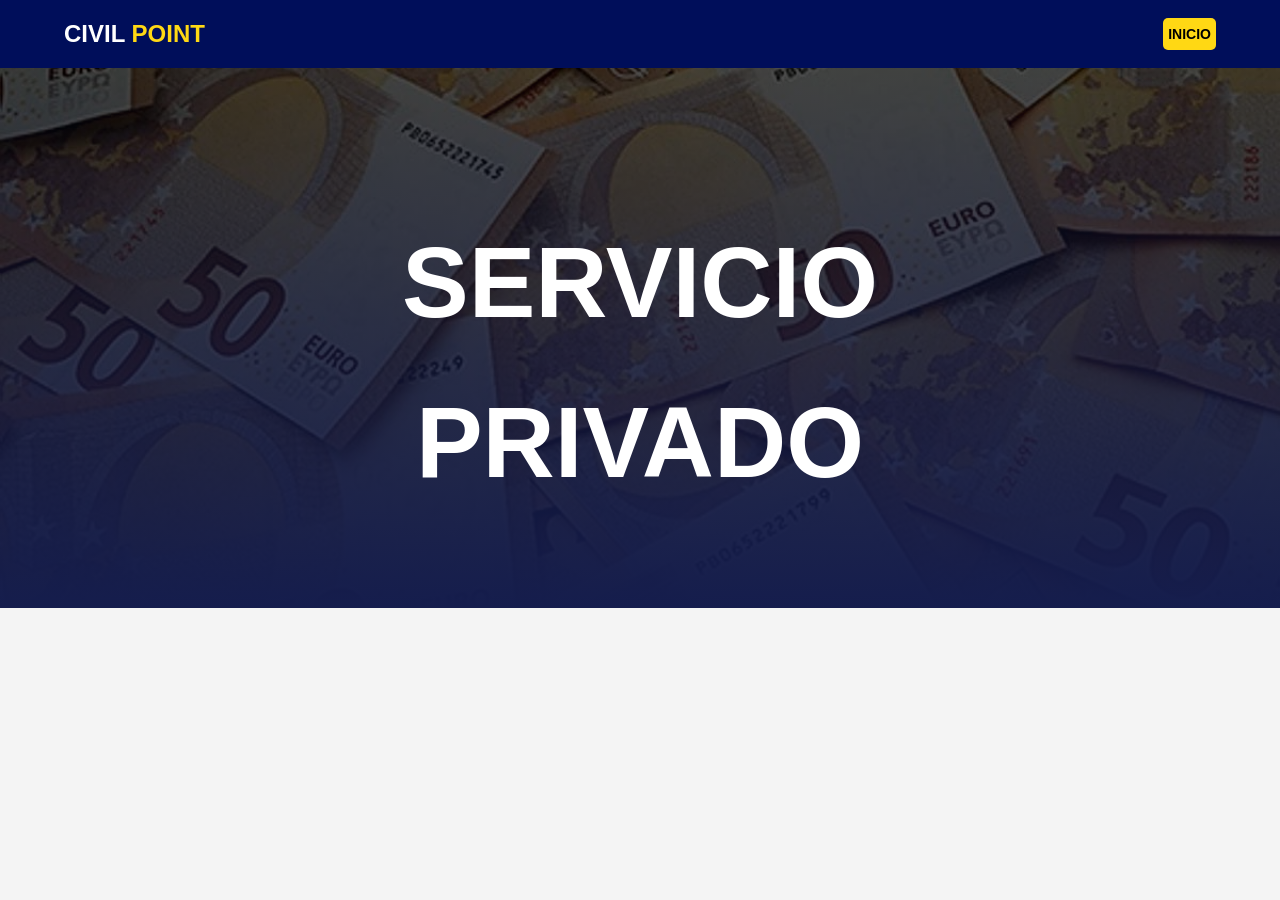
==== tienda/tienda.html @ 3adefa2d "base 1.7" ====
<!DOCTYPE html>
<html lang="en">
<head>
    <meta charset="UTF-8">
    <meta name="viewport" content="width=device-width, initial-scale=1.0">
    <title>Servicio Privado</title>
    <link rel="stylesheet" href="tienda.css">
</head>
<body>
    <nav class="menu-superior">
        <div class="nombre-web">CIVIL <span> POINT</span></div>
        <ul class="enlaces-nav">
            <li><a href="../index.html" class="boton">Inicio</a></li>
        </ul>
    </nav>

    <header id="inicio" class="portada">
        <div class="contenido-portada">
            <h1>SERVICIO PRIVADO</h1>
        </div>
    </header>

    <section>
        <div></div>
    </section>
</body>
</html>
---- tienda/tienda.css ----
body {
    font-family: "Arial", sans-serif;
    line-height: 1.6;
    color: #333;
    background: #f4f4f4;
    margin: 0;
}

.menu-superior {
    background: #000e5a;
    color: #ffffff;
    display: flex;
    justify-content: space-between;
    align-items: center;
    padding: 15px 5%;
    position: sticky;
    top: 0;
    z-index: 10;
}

.nombre-web {
    font-size: 24px;
    font-weight: bold;
}

.enlaces-nav {
    display: flex;
    list-style: none;
    margin: 0;
}

.boton{
  color: #ffd814;
  background-color: #ffd814;
  padding: 5px;
  border-radius: 5px;
  font-weight: bolder;
}

.portada {
    height: 60vh;
    background: linear-gradient(rgba(0, 0, 0, 0.7), #151d4d), url("billetes.webp");
    background-size: cover;
    background-position: center;
    display: flex;
    align-items: center;
    justify-content: center;
    color: #fff;
    text-align: center;
}

.contenido-portada {
    max-width: 800px;
}

























.bloque-info {
  margin: 0 30px;
}

.contenedor {
    width: 90%;
    max-width: 1200px;
    margin: 0 auto;
    padding: 40px 0;
    border-radius: 30px;
}

.cuadro{
  background-color: #e2e2e2;
}

.centro {
  display: flex;
  justify-content: center;
}

.nombre-web span {
    color: #ffd814;
}

.enlaces-nav li a {
    color: #000000;
    text-decoration: none;
    margin-left: 10px;
    font-size: 14px;
    text-transform: uppercase;
    display: inline-block;
    transition: 0.3s; 
}

.enlaces-nav li a:hover {
    background-color: #ff8800;
    transform: scale(1.2);
}

.portada h1 {
    font-size: 100px;
    margin-bottom: 20px;
}

.enlaces {
  background-color: green;
  display: flex;
  justify-content: center;
  align-items: center;
}

.boton-accion {
    background: #ffd814;
    color: #000;
    padding: 12px 25px;
    text-decoration: none;
    border-radius: 5px;
    font-weight: bold;
    transition: 0.3s;
    display: inline-block; 
    margin: 10px;
    display: flex;
    justify-content: center;
    width: 900px;
    border: 0px;
}

.boton-accion:hover {
    background-color: #ff8800;
    transform: scale(1.1);
}

.seccion-padding {
    padding: 20px 0;
}

.fondo-oscuro {
    background: #151d4d;
    color: #fff;
}

h2 {
    font-size: 32px;
    text-align: center;
    margin-bottom: 20px;
}

.separador {
    width: 50px;
    height: 5px;
    background: #ffd814;
    border: none;
    margin: 0 auto 30px;
}

.caja-tabla {
    background: #00000075;
    padding: 20px;
    border-radius: 10px;
    overflow-x: auto;
}

.tabla-datos {
    width: 100%;
    border-collapse: collapse;
}

.tabla-datos th, .tabla-datos td {
    padding: 15px;
    text-align: left;
    border-bottom: 1px solid #444;
}

.tabla-datos th {
    color: #ffd814;
}

.etiqueta-estado {
    padding: 4px 8px;
    border-radius: 4px;
    font-size: 12px;
    font-weight: bold;
}

.conectado { background: #27ae60; color: white; }

.desconectado { background: #7f8c8d; color: white; }

.error-critico {
    background: #e73c3c;
    color: white;
    animation: parpadeo 1s infinite;
}

.rejilla-stats {
    display: grid;
    grid-template-columns: repeat(auto-fit, minmax(250px, 1fr));
    gap: 20px;
}

.tarjeta-stat {
    background: #fff;
    padding: 20px;
    border-radius: 8px;
    box-shadow: 0 4px 6px rgba(0,0,0,0.1);
    text-align: center;
}

.tarjeta-stat img {
    width: 100%;
    max-width: 300px;
    border-radius: 5px;
    margin-top: 10px;
}

.rejilla-texto {
    display: grid;
}

@keyframes parpadeo {
    0%, 100% { opacity: 1; }
    50% { opacity: 0.5; }
}
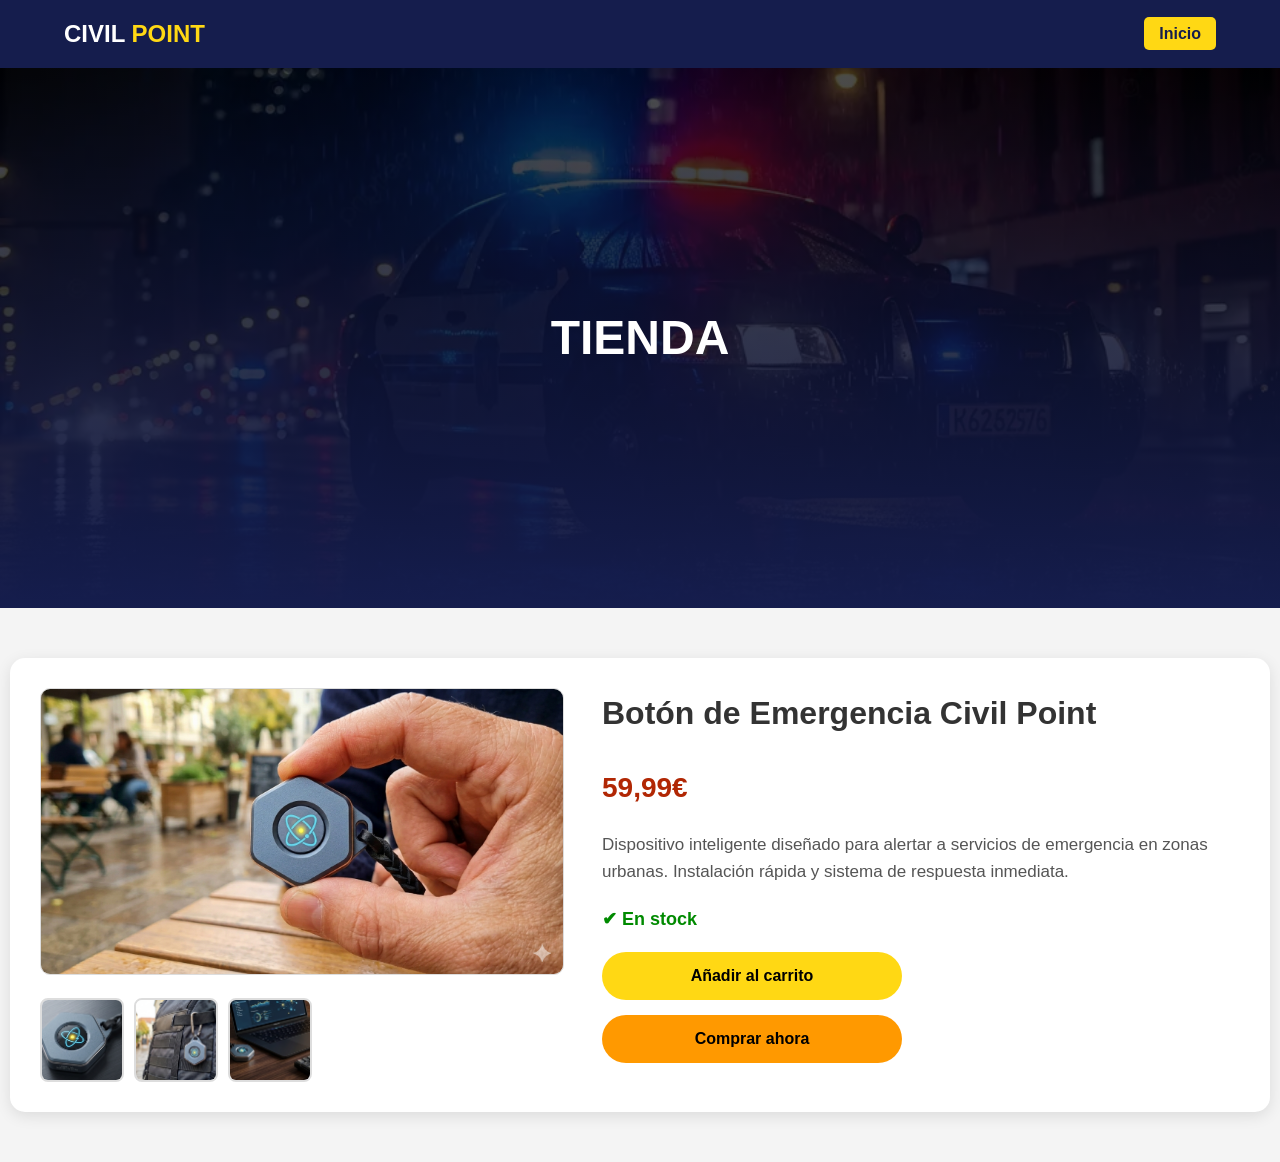
==== commit 822a892a: "base 1.9" ====
--- a/tienda/tienda.html
+++ b/tienda/tienda.html
@@ -1,27 +1,59 @@
 <!DOCTYPE html>
-<html lang="en">
-<head>
-    <meta charset="UTF-8">
-    <meta name="viewport" content="width=device-width, initial-scale=1.0">
-    <title>Servicio Privado</title>
-    <link rel="stylesheet" href="tienda.css">
-</head>
-<body>
+<html lang="es">
+  <head>
+    <meta charset="UTF-8" />
+    <meta name="viewport" content="width=device-width, initial-scale=1.0" />
+    <title>Civil Point - Servicio Privado</title>
+    <link rel="stylesheet" href="tienda.css" />
+  </head>
+  <body>
     <nav class="menu-superior">
-        <div class="nombre-web">CIVIL <span> POINT</span></div>
-        <ul class="enlaces-nav">
-            <li><a href="../index.html" class="boton">Inicio</a></li>
-        </ul>
+      <div class="nombre-web">CIVIL <span> POINT</span></div>
+      <ul class="enlaces-nav">
+        <li><a href="../index.html" class="boton-nav">Inicio</a></li>
+      </ul>
     </nav>
 
     <header id="inicio" class="portada">
-        <div class="contenido-portada">
-            <h1>SERVICIO PRIVADO</h1>
-        </div>
+      <div class="contenido-portada">
+        <h1>TIENDA</h1>
+      </div>
     </header>
 
-    <section>
-        <div></div>
+    <section class="seccion-producto">
+      <div class="producto-container">
+        <div class="imagenes">
+          <img id="imgPrincipal" src="../images/boton-mano.png" alt="Producto Principal" />
+
+          <div class="miniaturas">
+            <img src="mesa.png" alt="Vista mesa" onclick="cambiarImg(this)" />
+            <img src="mochila.png" alt="Vista mochila" onclick="cambiarImg(this)" />
+            <img src="ordenador.png" alt="Vista ordenador" onclick="cambiarImg(this)" />
+          </div>
+        </div>
+
+        <div class="info-producto">
+          <h1>Botón de Emergencia Civil Point</h1>
+          <p class="precio">59,99€</p>
+          <p class="descripcion">
+            Dispositivo inteligente diseñado para alertar a servicios de
+            emergencia en zonas urbanas. Instalación rápida y sistema de
+            respuesta inmediata.
+          </p>
+          <p class="stock">✔ En stock</p>
+
+          <div class="acciones">
+            <button class="btn-comprar">Añadir al carrito</button>
+            <button class="btn-comprar ahora">Comprar ahora</button>
+          </div>
+        </div>
+      </div>
     </section>
-</body>
+
+    <script>
+      function cambiarImg(img) {
+        document.getElementById("imgPrincipal").src = img.src;
+      }
+    </script>
+  </body>
 </html>
--- a/tienda/tienda.css
+++ b/tienda/tienda.css
@@ -1,21 +1,25 @@
+/* Configuración General */
 body {
     font-family: "Arial", sans-serif;
     line-height: 1.6;
     color: #333;
     background: #f4f4f4;
     margin: 0;
+    /* Eliminado el overflow: hidden para permitir el scroll */
+    overflow-x: hidden; 
 }
 
+/* NAVBAR */
 .menu-superior {
-    background: #000e5a;
-    color: #ffffff;
+    background: #151d4d;
+    color: #fff;
     display: flex;
     justify-content: space-between;
     align-items: center;
     padding: 15px 5%;
     position: sticky;
     top: 0;
-    z-index: 10;
+    z-index: 4001;
 }
 
 .nombre-web {
@@ -23,23 +27,39 @@
     font-weight: bold;
 }
 
+.nombre-web span {
+    color: #ffd814;
+}
+
 .enlaces-nav {
     display: flex;
     list-style: none;
     margin: 0;
+    padding: 0;
 }
 
-.boton{
-  color: #ffd814;
-  background-color: #ffd814;
-  padding: 5px;
-  border-radius: 5px;
-  font-weight: bolder;
+.enlaces-nav a {
+    color: #151d4d;
+    text-decoration: none;
+    font-weight: bolder;
+    background-color: #ffd814;
+    border-radius: 5px;
+    padding: 8px 15px;
+    transition: 0.3s;
 }
 
+.enlaces-nav li:hover {
+    transform: scale(1.1);
+}
+
+.enlaces-nav a:hover {
+    background-color: #ff8800;
+}
+
+/* PORTADA */
 .portada {
     height: 60vh;
-    background: linear-gradient(rgba(0, 0, 0, 0.7), #151d4d), url("billetes.webp");
+    background: linear-gradient(rgba(0, 0, 0, 0.7), #151d4d), url("poli.webp");
     background-size: cover;
     background-position: center;
     display: flex;
@@ -49,195 +69,127 @@
     text-align: center;
 }
 
-.contenido-portada {
-    max-width: 800px;
+.contenido-portada h1 {
+    font-size: 3rem;
+    margin: 0;
 }
 
-
-
-
-
-
-
-
-
-
-
-
-
-
-
-
-
-
-
-
-
-
-
-
-
-.bloque-info {
-  margin: 0 30px;
+/* CONTENEDOR PRODUCTO */
+.seccion-producto {
+    padding: 50px 0;
 }
 
-.contenedor {
-    width: 90%;
+.producto-container {
+    display: flex;
     max-width: 1200px;
     margin: 0 auto;
-    padding: 40px 0;
-    border-radius: 30px;
+    padding: 30px;
+    gap: 40px;
+    background: #fff;
+    border-radius: 15px;
+    box-shadow: 0 4px 15px rgba(0,0,0,0.1);
 }
 
-.cuadro{
-  background-color: #e2e2e2;
+/* IMÁGENES */
+.imagenes {
+    width: 45%;
 }
 
-.centro {
-  display: flex;
-  justify-content: center;
+#imgPrincipal {
+    width: 100%;
+    height: auto;
+    border: 1px solid #ddd;
+    border-radius: 10px;
+    object-fit: cover;
 }
 
-.nombre-web span {
-    color: #ffd814;
+.miniaturas {
+    display: flex;
+    gap: 10px;
+    margin-top: 15px;
 }
 
-.enlaces-nav li a {
-    color: #000000;
-    text-decoration: none;
-    margin-left: 10px;
-    font-size: 14px;
-    text-transform: uppercase;
-    display: inline-block;
-    transition: 0.3s; 
+.miniaturas img {
+    width: 80px;
+    height: 80px;
+    cursor: pointer;
+    border: 2px solid #ddd;
+    border-radius: 8px;
+    object-fit: cover;
+    transition: 0.2s;
 }
 
-.enlaces-nav li a:hover {
-    background-color: #ff8800;
-    transform: scale(1.2);
+.miniaturas img:hover {
+    border: 2px solid #ffd814;
 }
 
-.portada h1 {
-    font-size: 100px;
-    margin-bottom: 20px;
+/* INFO PRODUCTO */
+.info-producto {
+    width: 55%;
 }
 
-.enlaces {
-  background-color: green;
-  display: flex;
-  justify-content: center;
-  align-items: center;
+.info-producto h1 {
+    font-size: 32px;
+    margin-top: 0;
 }
 
-.boton-accion {
-    background: #ffd814;
-    color: #000;
-    padding: 12px 25px;
-    text-decoration: none;
-    border-radius: 5px;
+.precio {
+    font-size: 28px;
+    color: #b12704;
     font-weight: bold;
-    transition: 0.3s;
-    display: inline-block; 
-    margin: 10px;
-    display: flex;
-    justify-content: center;
-    width: 900px;
-    border: 0px;
+    margin: 10px 0;
 }
 
-.boton-accion:hover {
-    background-color: #ff8800;
-    transform: scale(1.1);
+.descripcion {
+    margin: 20px 0;
+    font-size: 17px;
+    color: #555;
 }
 
-.seccion-padding {
-    padding: 20px 0;
+.stock {
+    color: #008a00;
+    font-weight: bold;
+    font-size: 18px;
 }
 
-.fondo-oscuro {
-    background: #151d4d;
-    color: #fff;
+/* BOTONES */
+.btn-comprar {
+    display: block;
+    width: 100%;
+    max-width: 300px;
+    padding: 15px;
+    margin: 15px 0;
+    border: none;
+    border-radius: 25px;
+    background-color: #ffd814;
+    cursor: pointer;
+    font-weight: bold;
+    font-size: 16px;
+    transition: 0.2s;
 }
 
-h2 {
-    font-size: 32px;
-    text-align: center;
-    margin-bottom: 20px;
+.btn-comprar:hover {
+    background-color: #f7ca00;
 }
 
-.separador {
-    width: 50px;
-    height: 5px;
-    background: #ffd814;
-    border: none;
-    margin: 0 auto 30px;
+.ahora {
+    background-color: #ff9900;
 }
 
-.caja-tabla {
-    background: #00000075;
-    padding: 20px;
-    border-radius: 10px;
-    overflow-x: auto;
+.ahora:hover {
+    background-color: #e68a00;
 }
 
-.tabla-datos {
-    width: 100%;
-    border-collapse: collapse;
-}
-
-.tabla-datos th, .tabla-datos td {
-    padding: 15px;
-    text-align: left;
-    border-bottom: 1px solid #444;
-}
-
-.tabla-datos th {
-    color: #ffd814;
-}
-
-.etiqueta-estado {
-    padding: 4px 8px;
-    border-radius: 4px;
-    font-size: 12px;
-    font-weight: bold;
-}
-
-.conectado { background: #27ae60; color: white; }
-
-.desconectado { background: #7f8c8d; color: white; }
-
-.error-critico {
-    background: #e73c3c;
-    color: white;
-    animation: parpadeo 1s infinite;
-}
-
-.rejilla-stats {
-    display: grid;
-    grid-template-columns: repeat(auto-fit, minmax(250px, 1fr));
-    gap: 20px;
-}
-
-.tarjeta-stat {
-    background: #fff;
-    padding: 20px;
-    border-radius: 8px;
-    box-shadow: 0 4px 6px rgba(0,0,0,0.1);
-    text-align: center;
-}
-
-.tarjeta-stat img {
-    width: 100%;
-    max-width: 300px;
-    border-radius: 5px;
-    margin-top: 10px;
-}
-
-.rejilla-texto {
-    display: grid;
-}
-
-@keyframes parpadeo {
-    0%, 100% { opacity: 1; }
-    50% { opacity: 0.5; }
+/* RESPONSIVE (Móviles) */
+@media (max-width: 768px) {
+    .producto-container {
+        flex-direction: column;
+        padding: 15px;
+    }
+    .imagenes, .info-producto {
+        width: 100%;
+    }
+    .portada {
+        height: 40vh;
+    }
 }
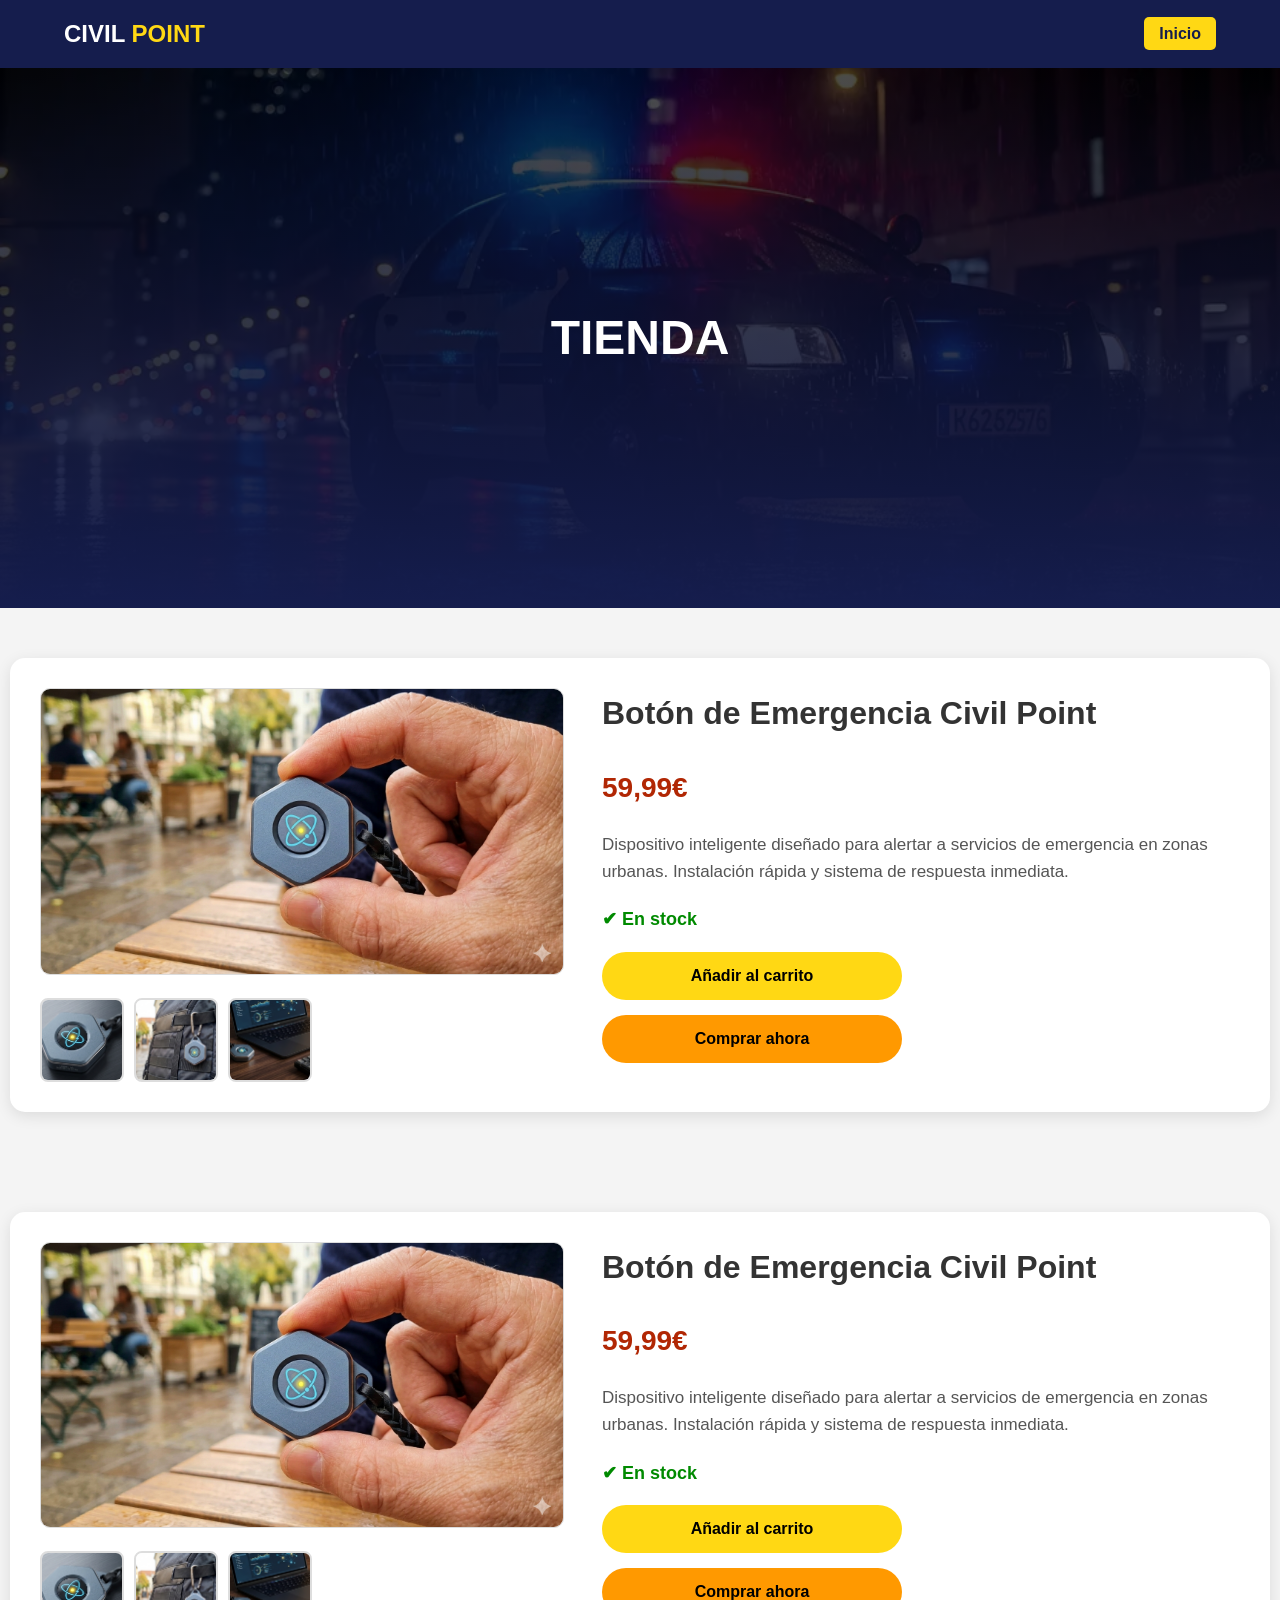
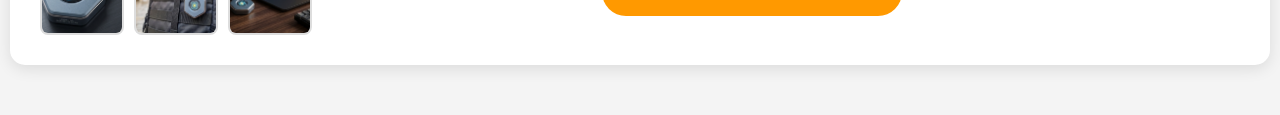
==== commit bf033e51: "base 2.0" ====
--- a/tienda/tienda.html
+++ b/tienda/tienda.html
@@ -50,6 +50,36 @@
       </div>
     </section>
 
+    <section class="seccion-producto">
+      <div class="producto-container">
+        <div class="imagenes">
+          <img id="imgPrincipal" src="../images/boton-mano.png" alt="Producto Principal" />
+
+          <div class="miniaturas">
+            <img src="mesa.png" alt="Vista mesa" onclick="cambiarImg(this)" />
+            <img src="mochila.png" alt="Vista mochila" onclick="cambiarImg(this)" />
+            <img src="ordenador.png" alt="Vista ordenador" onclick="cambiarImg(this)" />
+          </div>
+        </div>
+
+        <div class="info-producto">
+          <h1>Botón de Emergencia Civil Point</h1>
+          <p class="precio">59,99€</p>
+          <p class="descripcion">
+            Dispositivo inteligente diseñado para alertar a servicios de
+            emergencia en zonas urbanas. Instalación rápida y sistema de
+            respuesta inmediata.
+          </p>
+          <p class="stock">✔ En stock</p>
+
+          <div class="acciones">
+            <button class="btn-comprar">Añadir al carrito</button>
+            <button class="btn-comprar ahora">Comprar ahora</button>
+          </div>
+        </div>
+      </div>
+    </section>
+
     <script>
       function cambiarImg(img) {
         document.getElementById("imgPrincipal").src = img.src;
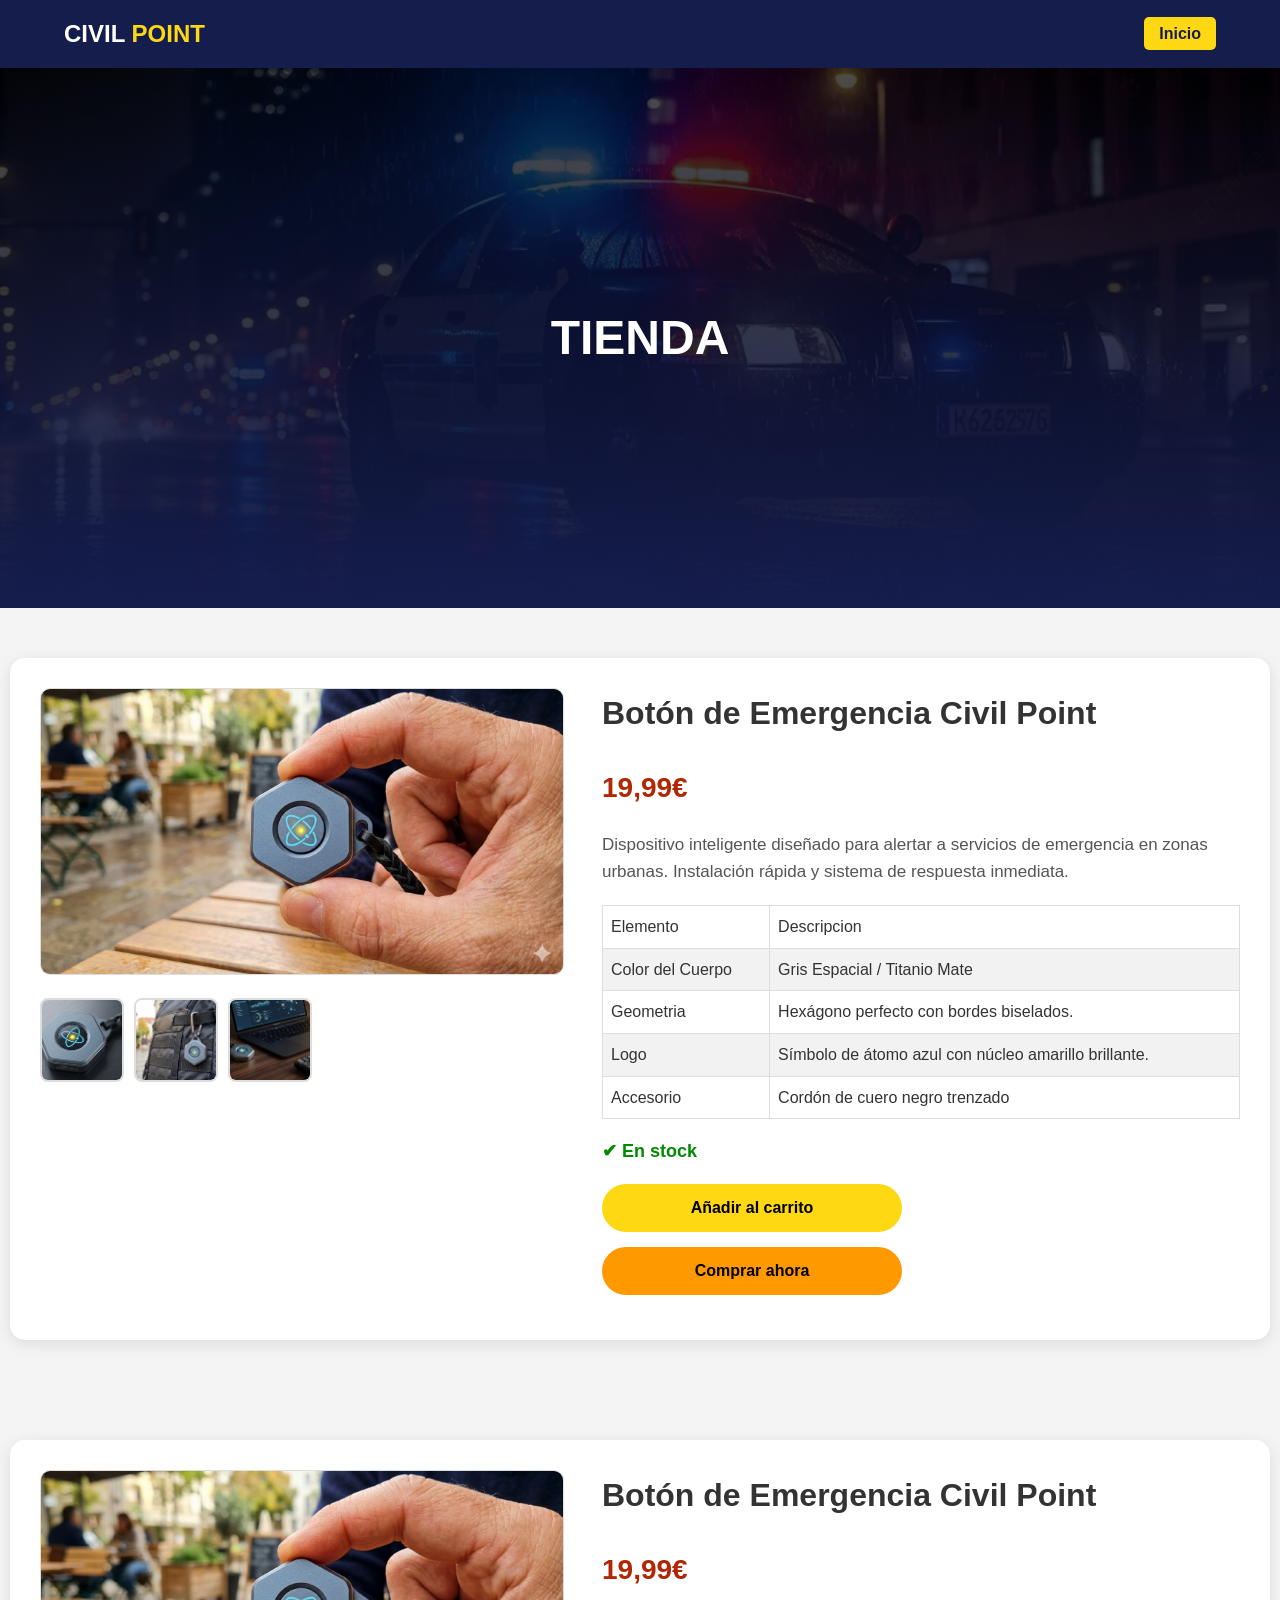
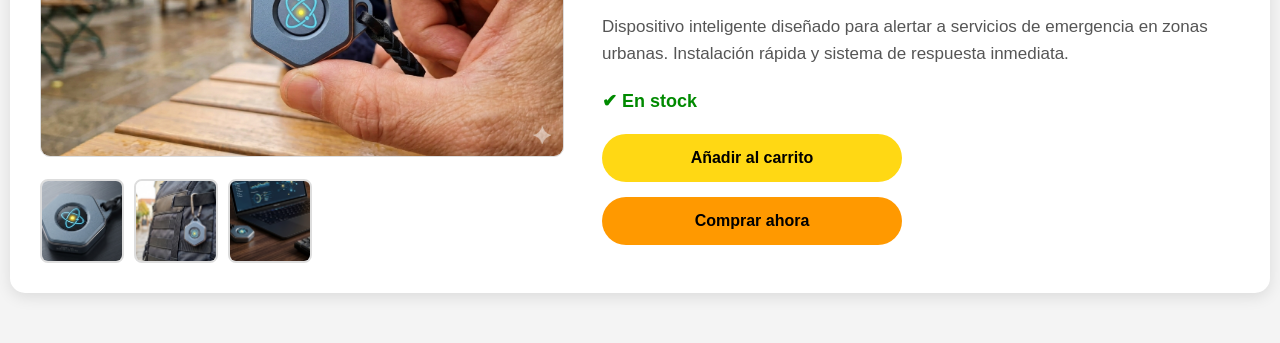
==== commit a66031c7: "base 2.1" ====
--- a/tienda/tienda.html
+++ b/tienda/tienda.html
@@ -1,4 +1,4 @@
-<!DOCTYPE html>
+<!doctype html>
 <html lang="es">
   <head>
     <meta charset="UTF-8" />
@@ -23,23 +23,57 @@
     <section class="seccion-producto">
       <div class="producto-container">
         <div class="imagenes">
-          <img id="imgPrincipal" src="../images/boton-mano.png" alt="Producto Principal" />
+          <img
+            id="imgPrincipal"
+            src="../images/boton-mano.png"
+            alt="Producto Principal"
+          />
 
           <div class="miniaturas">
             <img src="mesa.png" alt="Vista mesa" onclick="cambiarImg(this)" />
-            <img src="mochila.png" alt="Vista mochila" onclick="cambiarImg(this)" />
-            <img src="ordenador.png" alt="Vista ordenador" onclick="cambiarImg(this)" />
+            <img
+              src="mochila.png"
+              alt="Vista mochila"
+              onclick="cambiarImg(this)"
+            />
+            <img
+              src="ordenador.png"
+              alt="Vista ordenador"
+              onclick="cambiarImg(this)"
+            />
           </div>
         </div>
 
         <div class="info-producto">
           <h1>Botón de Emergencia Civil Point</h1>
-          <p class="precio">59,99€</p>
+          <p class="precio">19,99€</p>
           <p class="descripcion">
             Dispositivo inteligente diseñado para alertar a servicios de
             emergencia en zonas urbanas. Instalación rápida y sistema de
             respuesta inmediata.
           </p>
+          <table border="1">
+            <tr>
+              <td>Elemento</td>
+              <td>Descripcion</td>
+            </tr>
+            <tr>
+              <td>Color del Cuerpo</td>
+              <td>Gris Espacial / Titanio Mate</td>
+            </tr>
+            <tr>
+              <td>Geometria</td>
+              <td>Hexágono perfecto con bordes biselados.</td>
+            </tr>
+            <tr>
+              <td>Logo</td>
+              <td>Símbolo de átomo azul con núcleo amarillo brillante.</td>
+            </tr>
+            <tr>
+              <td>Accesorio</td>
+              <td>Cordón de cuero negro trenzado</td>
+            </tr>
+          </table>
           <p class="stock">✔ En stock</p>
 
           <div class="acciones">
@@ -53,18 +87,30 @@
     <section class="seccion-producto">
       <div class="producto-container">
         <div class="imagenes">
-          <img id="imgPrincipal" src="../images/boton-mano.png" alt="Producto Principal" />
+          <img
+            id="imgPrincipal"
+            src="../images/boton-mano.png"
+            alt="Producto Principal"
+          />
 
           <div class="miniaturas">
             <img src="mesa.png" alt="Vista mesa" onclick="cambiarImg(this)" />
-            <img src="mochila.png" alt="Vista mochila" onclick="cambiarImg(this)" />
-            <img src="ordenador.png" alt="Vista ordenador" onclick="cambiarImg(this)" />
+            <img
+              src="mochila.png"
+              alt="Vista mochila"
+              onclick="cambiarImg(this)"
+            />
+            <img
+              src="ordenador.png"
+              alt="Vista ordenador"
+              onclick="cambiarImg(this)"
+            />
           </div>
         </div>
 
         <div class="info-producto">
           <h1>Botón de Emergencia Civil Point</h1>
-          <p class="precio">59,99€</p>
+          <p class="precio">19,99€</p>
           <p class="descripcion">
             Dispositivo inteligente diseñado para alertar a servicios de
             emergencia en zonas urbanas. Instalación rápida y sistema de
@@ -86,4 +132,4 @@
       }
     </script>
   </body>
-</html>+</html>
--- a/tienda/tienda.css
+++ b/tienda/tienda.css
@@ -192,4 +192,19 @@
     .portada {
         height: 40vh;
     }
+}
+
+table {
+  width: 100%;
+  border-collapse: collapse; /* Une los bordes en una sola línea */
+}
+
+td, th {
+  border: 1px solid #dddddd;
+  text-align: left;
+  padding: 8px;
+}
+
+tr:nth-child(even) {
+  background-color: #f2f2f2; /* Color gris para filas pares */
 }
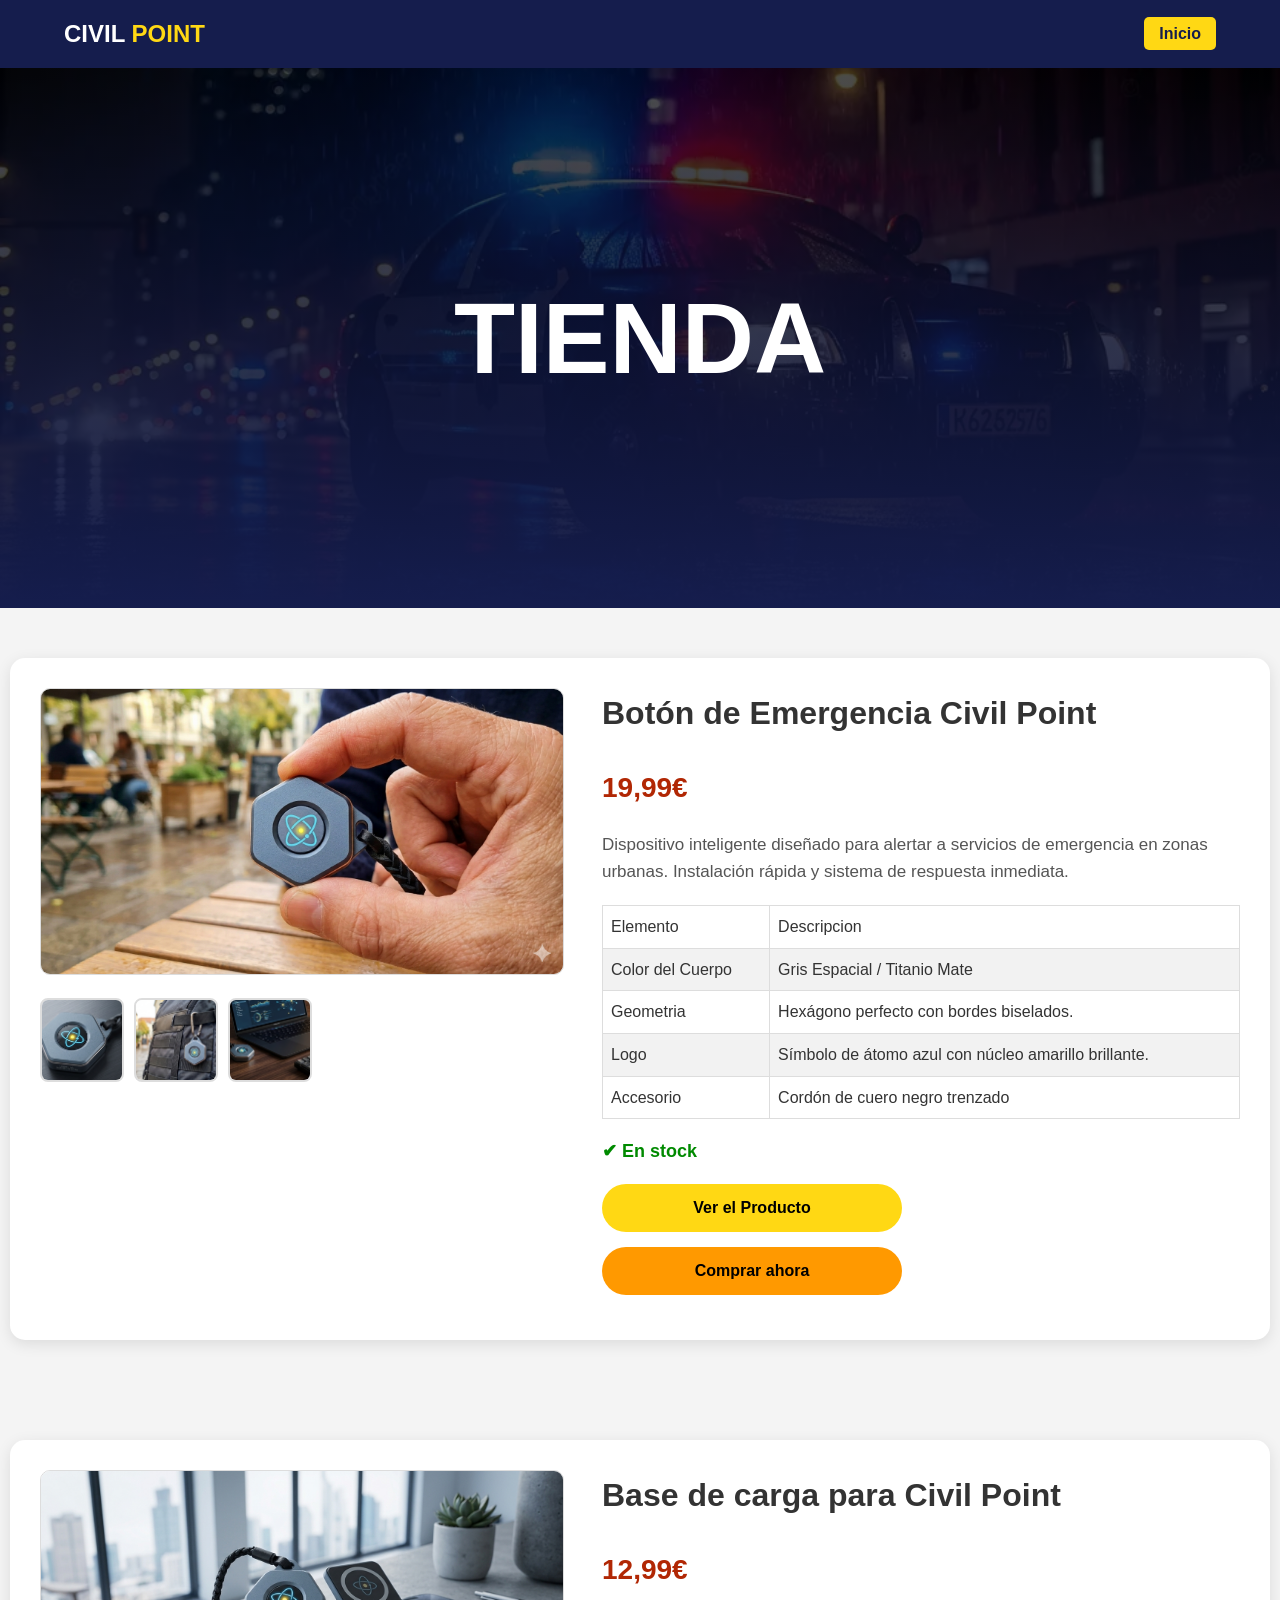
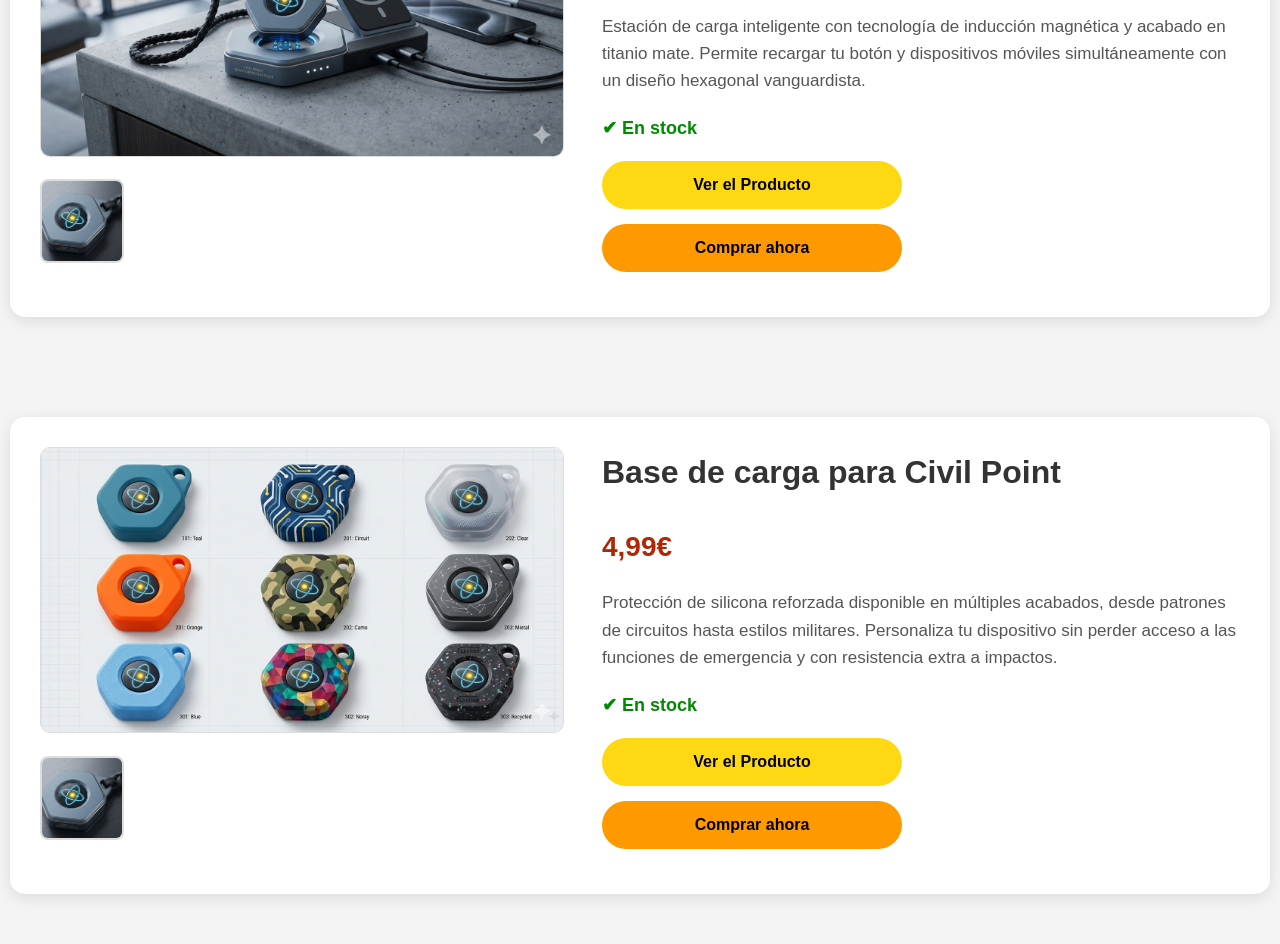
==== commit b1ea77ca: "base 2.2" ====
--- a/tienda/tienda.html
+++ b/tienda/tienda.html
@@ -30,14 +30,14 @@
           />
 
           <div class="miniaturas">
-            <img src="mesa.png" alt="Vista mesa" onclick="cambiarImg(this)" />
+            <img src="images/mesa.png" alt="Vista mesa" onclick="cambiarImg(this)" />
             <img
-              src="mochila.png"
+              src="images/mochila.png"
               alt="Vista mochila"
               onclick="cambiarImg(this)"
             />
             <img
-              src="ordenador.png"
+              src="images/ordenador.png"
               alt="Vista ordenador"
               onclick="cambiarImg(this)"
             />
@@ -77,7 +77,7 @@
           <p class="stock">✔ En stock</p>
 
           <div class="acciones">
-            <button class="btn-comprar">Añadir al carrito</button>
+            <button class="btn-comprar">Ver el Producto</button>
             <button class="btn-comprar ahora">Comprar ahora</button>
           </div>
         </div>
@@ -89,37 +89,55 @@
         <div class="imagenes">
           <img
             id="imgPrincipal"
-            src="../images/boton-mano.png"
+            src="images/carga.png"
             alt="Producto Principal"
           />
 
           <div class="miniaturas">
-            <img src="mesa.png" alt="Vista mesa" onclick="cambiarImg(this)" />
-            <img
-              src="mochila.png"
-              alt="Vista mochila"
-              onclick="cambiarImg(this)"
-            />
-            <img
-              src="ordenador.png"
-              alt="Vista ordenador"
-              onclick="cambiarImg(this)"
-            />
+            <img src="images/mesa.png" alt="Vista mesa" onclick="cambiarImg(this)" />
           </div>
         </div>
 
         <div class="info-producto">
-          <h1>Botón de Emergencia Civil Point</h1>
-          <p class="precio">19,99€</p>
+          <h1>Base de carga para Civil Point</h1>
+          <p class="precio">12,99€</p>
           <p class="descripcion">
-            Dispositivo inteligente diseñado para alertar a servicios de
-            emergencia en zonas urbanas. Instalación rápida y sistema de
-            respuesta inmediata.
+            Estación de carga inteligente con tecnología de inducción magnética y acabado en titanio mate. Permite recargar tu botón y dispositivos móviles simultáneamente con un diseño hexagonal vanguardista.
           </p>
           <p class="stock">✔ En stock</p>
 
           <div class="acciones">
-            <button class="btn-comprar">Añadir al carrito</button>
+            <button class="btn-comprar">Ver el Producto</button>
+            <button class="btn-comprar ahora">Comprar ahora</button>
+          </div>
+        </div>
+      </div>
+    </section>
+
+    <section class="seccion-producto">
+      <div class="producto-container">
+        <div class="imagenes">
+          <img
+            id="imgPrincipal"
+            src="images/fundas.png"
+            alt="Producto Principal"
+          />
+
+          <div class="miniaturas">
+            <img src="images/mesa.png" alt="Vista mesa" onclick="cambiarImg(this)" />
+          </div>
+        </div>
+
+        <div class="info-producto">
+          <h1>Base de carga para Civil Point</h1>
+          <p class="precio">4,99€</p>
+          <p class="descripcion">
+            Protección de silicona reforzada disponible en múltiples acabados, desde patrones de circuitos hasta estilos militares. Personaliza tu dispositivo sin perder acceso a las funciones de emergencia y con resistencia extra a impactos.
+          </p>
+          <p class="stock">✔ En stock</p>
+
+          <div class="acciones">
+            <button class="btn-comprar">Ver el Producto</button>
             <button class="btn-comprar ahora">Comprar ahora</button>
           </div>
         </div>
--- a/tienda/tienda.css
+++ b/tienda/tienda.css
@@ -59,7 +59,7 @@
 /* PORTADA */
 .portada {
     height: 60vh;
-    background: linear-gradient(rgba(0, 0, 0, 0.7), #151d4d), url("poli.webp");
+    background: linear-gradient(rgba(0, 0, 0, 0.7), #151d4d), url("images/poli.webp");
     background-size: cover;
     background-position: center;
     display: flex;
@@ -70,7 +70,7 @@
 }
 
 .contenido-portada h1 {
-    font-size: 3rem;
+    font-size: 100px;
     margin: 0;
 }
 
